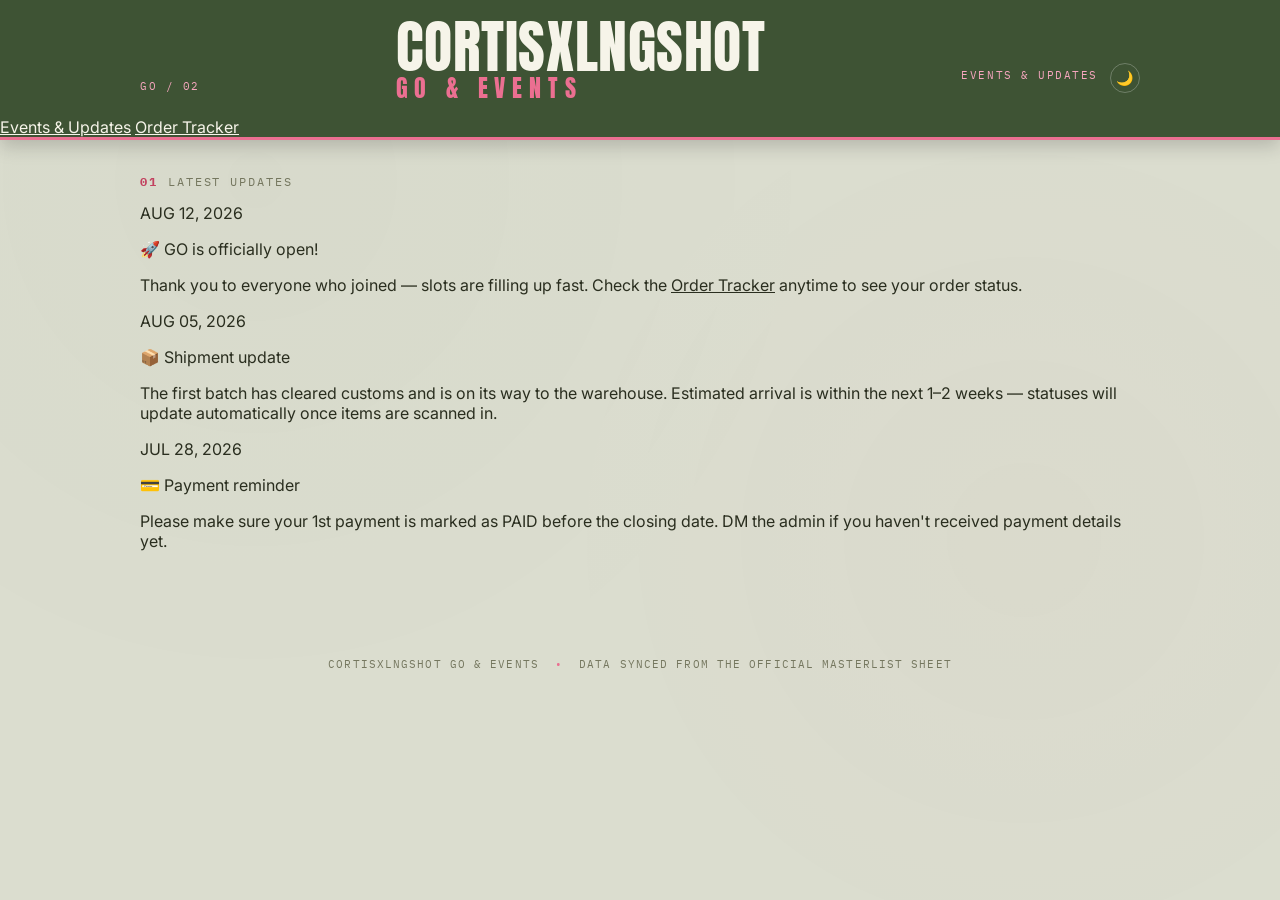
==== events.html @ 93204e57 "Create events.html" ====
<!DOCTYPE html>
<html lang="en">
<head>
<meta charset="UTF-8">
<meta name="viewport" content="width=device-width, initial-scale=1.0">
<title>Events & Updates — CORTISXLNGSHOT GO & EVENTS</title>
<link rel="preconnect" href="https://fonts.googleapis.com">
<link rel="preconnect" href="https://fonts.gstatic.com" crossorigin>
<link href="https://fonts.googleapis.com/css2?family=Anton&family=IBM+Plex+Mono:wght@400;500;600;700&family=Inter:wght@400;500;600;700;800&display=swap" rel="stylesheet">
<link rel="stylesheet" href="style.css">
</head>
<body>

<div id="bgSlideshow" class="bgSlideshow" aria-hidden="true">
  <img src="https://i.ibb.co/z9CbGSV/5136987071236346.jpg" alt="">
  <img src="https://i.ibb.co/fY9vN4m2/photo-2026-08-06-17-57-50-2.jpg" alt="">
  <img src="https://i.ibb.co/KzR9Gr6S/photo-2026-08-06-17-57-48-2.jpg" alt="">
  <img src="https://i.ibb.co/kVp4DBxm/photo-2026-08-06-17-57-44.jpg" alt="">
  <img src="https://i.ibb.co/DgW9F2BX/42713896465203195.jpg" alt="">
  <img src="https://i.ibb.co/mCj55ZY6/LNGSHOT-LNGSHOT4-SHO-4-SHOWBOIZ-OT4.jpg" alt="">
</div>
<div class="bgOverlay" aria-hidden="true"></div>

<div class="grain"></div>

<!-- ============================================================ -->
<!-- HEADER / MANIFEST STRIP                                       -->
<!-- ============================================================ -->
<header class="siteHead">
  <div class="siteHead__inner">
    <div class="siteHead__mark">GO&nbsp;/&nbsp;02</div>
    <h1 class="siteHead__title">CORTISXLNGSHOT<span>GO &amp; EVENTS</span></h1>
    <div class="siteHead__right">
      <span class="siteHead__mark">EVENTS &amp; UPDATES</span>
      <button id="themeToggle" class="themeToggle" type="button" aria-label="Toggle dark mode">🌙</button>
    </div>
  </div>
  <nav class="siteNav" aria-label="Page navigation">
    <a href="events.html" class="siteNav__link is-active" aria-current="page">Events &amp; Updates</a>
    <a href="index.html" class="siteNav__link">Order Tracker</a>
  </nav>
</header>

<main class="wrap">

  <div class="dashSec__label">
    <span class="searchSec__num">01</span>
    <span>LATEST&nbsp;UPDATES</span>
  </div>

  <!-- ================================================================ -->
  <!-- EVENT UPDATES — each card below is one post. To add a new update, -->
  <!-- copy one whole block (from <article class="updateCard"> down to  -->
  <!-- </article>) and paste it above the newest existing one, then edit -->
  <!-- the date, emoji, title, and text. Newest should sit at the top.  -->
  <!-- ================================================================ -->
  <div class="updateFeed">

    <!-- ===== EVENT UPDATE — edit date/emoji/title/text below ===== -->
    <article class="updateCard">
      <div class="updateCard__date">AUG&nbsp;12,&nbsp;2026</div>
      <div class="updateCard__body">
        <p class="updateCard__title">🚀&nbsp;GO is officially open!</p>
        <p class="updateCard__text">
          Thank you to everyone who joined — slots are filling up fast. Check the
          <a href="index.html">Order Tracker</a> anytime to see your order status.
        </p>
      </div>
    </article>
    <!-- ===== END EVENT UPDATE ===== -->

    <!-- ===== EVENT UPDATE — edit date/emoji/title/text below ===== -->
    <article class="updateCard">
      <div class="updateCard__date">AUG&nbsp;05,&nbsp;2026</div>
      <div class="updateCard__body">
        <p class="updateCard__title">📦&nbsp;Shipment update</p>
        <p class="updateCard__text">
          The first batch has cleared customs and is on its way to the warehouse.
          Estimated arrival is within the next 1–2 weeks — statuses will update
          automatically once items are scanned in.
        </p>
      </div>
    </article>
    <!-- ===== END EVENT UPDATE ===== -->

    <!-- ===== EVENT UPDATE — edit date/emoji/title/text below ===== -->
    <article class="updateCard">
      <div class="updateCard__date">JUL&nbsp;28,&nbsp;2026</div>
      <div class="updateCard__body">
        <p class="updateCard__title">💳&nbsp;Payment reminder</p>
        <p class="updateCard__text">
          Please make sure your 1st payment is marked as PAID before the closing
          date. DM the admin if you haven't received payment details yet.
        </p>
      </div>
    </article>
    <!-- ===== END EVENT UPDATE ===== -->

  </div>

</main>

<footer class="siteFoot">
  <span>CORTISXLNGSHOT GO &amp; EVENTS</span>
  <span class="siteFoot__dot">•</span>
  <span>data synced from the official masterlist sheet</span>
</footer>

<script src="script.js"></script>
</body>
</html>
---- style.css ----
/* ==========================================================================
   TOKENS — matcha green + strawberry pink theme. Edit here to retheme the
   whole site. Status colors stay matched to the masterlist sheet's own
   dropdown colors (see --status-* below) rather than the decorative palette.
   ========================================================================== */
:root{
  --cream:      #F1F0E4;
  --paper:      #FAFAF2;
  --navy:       #3E5334;
  --navy-2:     #52693F;
  --orange:     #EB6F91;
  --orange-2:   #F6A6BE;
  --red:        #C2415F;
  --ink:        #2A2E1F;
  --muted:      #75775F;
  --line:       #D9D6BE;
  --line-soft:  #E7E5D3;

  --font-display: 'Anton', sans-serif;
  --font-body: 'Inter', sans-serif;
  --font-mono: 'IBM Plex Mono', monospace;

  --radius: 2px;

  /* status colors — matched to the dropdown colors in the masterlist sheet */
  --status-secured:   #1C4E9E; /* blue, like the sheet's SECURED pill */
  --status-transit:   #EB6F91; /* site accent — sheet doesn't have one combined color for the 3 merged statuses */
  --status-admin:     #8A6D3B; /* gold/brown, like the sheet's ADMIN HOUSE pill */
  --status-posted:    #2E9E44; /* green, like the sheet's POSTED OUT pill */
  --status-paid:      #3C8C40;
  --status-paid-bg:   #DFF2DA;
  --status-pending:   #B5722A;
  --status-pending-bg:#FBE4C8;

  --bg-overlay: rgba(241,240,228,.88);

  /* text color for things that sit on a dark/accent surface (header, tag
     chips, buttons) — stays light in both themes, unlike --paper which
     flips to a dark card-surface color in dark mode */
  --on-dark: #F6F4E9;
}

/* ---- dark mode ---- */
:root[data-theme="dark"]{
  --bg-overlay: rgba(15,20,12,.86);
  --cream:      #10160D;
  --paper:      #1B2415;
  --navy:       #0B0F08;
  --navy-2:     #172014;
  --ink:        #EDEBDD;
  --muted:      #8B9A7D;
  --line:       #33422A;
  --line-soft:  #28351F;
}
:root[data-theme="dark"] .grain{
  opacity:.7;
}

*,*::before,*::after{ box-sizing:border-box; }
html{ scroll-behavior:smooth; }

body{
  margin:0;
  background:var(--cream);
  color:var(--ink);
  font-family:var(--font-body);
  -webkit-font-smoothing:antialiased;
  position:relative;
  transition:background .2s ease, color .2s ease;
}

/* rotating photo backdrop */
.bgSlideshow{
  position:fixed; inset:0;
  z-index:-2;
  overflow:hidden;
  background:var(--navy);
}
.bgSlideshow img{
  position:absolute; inset:0;
  width:100%; height:100%;
  object-fit:cover;
  opacity:0;
  filter:grayscale(20%) brightness(.6) contrast(1.05);
  animation:bgFade 36s infinite;
}
.bgSlideshow img:nth-child(1){ animation-delay:0s; }
.bgSlideshow img:nth-child(2){ animation-delay:6s; }
.bgSlideshow img:nth-child(3){ animation-delay:12s; }
.bgSlideshow img:nth-child(4){ animation-delay:18s; }
.bgSlideshow img:nth-child(5){ animation-delay:24s; }
.bgSlideshow img:nth-child(6){ animation-delay:30s; }
@keyframes bgFade{
  0%{ opacity:0; }
  4%{ opacity:1; }
  13%{ opacity:1; }
  19%{ opacity:0; }
  100%{ opacity:0; }
}
@media (prefers-reduced-motion:reduce){
  .bgSlideshow img{ animation:none; opacity:0; }
  .bgSlideshow img:first-child{ opacity:1; }
}

.bgOverlay{
  position:fixed; inset:0;
  z-index:-1;
  background:var(--bg-overlay);
  transition:background .2s ease;
}

/* subtle paper grain so the cream field doesn't feel flat/AI-default */
.grain{
  position:fixed; inset:0; pointer-events:none; z-index:0; opacity:.5;
  background-image:
    radial-gradient(circle at 20% 20%, rgba(62,83,52,0.04) 0, transparent 45%),
    radial-gradient(circle at 80% 60%, rgba(194,65,95,0.035) 0, transparent 40%);
}

::selection{ background:var(--orange); color:var(--on-dark); }

a{ color:inherit; }

/* ==========================================================================
   HEADER
   ========================================================================== */
.siteHead{
  position:sticky; top:0;
  z-index:20;
  background:var(--navy);
  color:var(--on-dark);
  border-bottom:3px solid var(--orange);
  box-shadow:0 6px 18px rgba(0,0,0,.18);
}
.siteHead__inner{
  max-width:1040px; margin:0 auto;
  padding:22px 20px 18px;
  display:flex; align-items:flex-end; justify-content:space-between;
  gap:16px; flex-wrap:wrap;
}
.siteHead__mark{
  font-family:var(--font-mono);
  font-size:11px; letter-spacing:.14em;
  color:var(--orange-2);
  text-transform:uppercase;
  padding-bottom:6px;
}
.siteHead__mark--right{ color:#B7C4A9; text-align:right; }
.siteHead__right{
  display:flex; align-items:center; gap:12px;
  padding-bottom:6px;
}
.themeToggle{
  border:1px solid rgba(255,255,255,.25);
  background:transparent;
  color:var(--on-dark);
  width:30px; height:30px;
  display:flex; align-items:center; justify-content:center;
  font-size:14px;
  cursor:pointer;
  border-radius:50%;
  transition:background .15s ease, transform .15s ease;
}
.themeToggle:hover{ background:rgba(255,255,255,.12); transform:rotate(-8deg); }
.themeToggle:focus-visible{ outline:2px solid var(--orange-2); outline-offset:2px; }
.siteHead__title{
  font-family:var(--font-display);
  font-weight:400;
  font-size:clamp(34px,6vw,58px);
  line-height:.86;
  letter-spacing:.01em;
  margin:0;
  text-transform:uppercase;
}
.siteHead__title span{
  display:block;
  font-size:.42em;
  letter-spacing:.28em;
  color:var(--orange);
  margin-top:6px;
}
.siteHead__ticker{
  border-top:1px solid rgba(255,255,255,.12);
  overflow:hidden;
  background:var(--navy-2);
}
.siteHead__tickerTrack{
  display:flex; gap:14px; white-space:nowrap;
  font-family:var(--font-mono);
  font-size:11px; letter-spacing:.14em;
  color:#A9BC98;
  padding:7px 0;
  animation:ticker 22s linear infinite;
  width:max-content;
}
.siteHead__tickerTrack span:nth-child(4n+1){ color:var(--orange-2); }
@keyframes ticker{
  from{ transform:translateX(0); }
  to{ transform:translateX(-50%); }
}
@media (prefers-reduced-motion:reduce){
  .siteHead__tickerTrack{ animation:none; }
}

/* ==========================================================================
   LAYOUT
   ========================================================================== */
.wrap{
  position:relative; z-index:1;
  max-width:1040px; margin:0 auto;
  padding:34px 20px 70px;
}

/* ==========================================================================
   ANNOUNCEMENTS
   ========================================================================== */
.announcements{
  display:grid;
  grid-template-columns:1fr 1fr;
  gap:16px;
  margin-bottom:44px;
}
@media (max-width:700px){
  .announcements{ grid-template-columns:1fr; }
}

.ann{
  position:relative;
  background:var(--paper);
  border:1px solid var(--line);
  border-left:4px solid var(--navy);
  padding:18px 18px 18px 20px;
}
.ann--two{ border-left-color:var(--orange); }

.ann__tag{
  position:absolute; top:-11px; left:16px;
  background:var(--navy);
  color:var(--on-dark);
  font-family:var(--font-mono);
  font-size:10px; letter-spacing:.14em;
  padding:3px 9px;
  transform:rotate(-1.5deg);
}
.ann--two .ann__tag{ background:var(--orange); transform:rotate(1.2deg); }

.ann__body{ display:flex; gap:12px; align-items:flex-start; margin-top:6px; }
.ann__emoji{ font-size:22px; line-height:1; margin:2px 0 0; }
.ann__text{ margin:0; font-size:14.5px; line-height:1.55; color:var(--ink); }
.ann__text strong{ font-weight:700; }

/* ==========================================================================
   SEARCH
   ========================================================================== */
.searchSec{ margin-bottom:38px; }
.searchSec__label,
.dashSec__label{
  display:flex; align-items:baseline; gap:10px;
  font-family:var(--font-mono);
  font-size:12px; letter-spacing:.16em;
  color:var(--muted);
  margin-bottom:14px;
  text-transform:uppercase;
}
.searchSec__num{
  color:var(--red); font-weight:700;
}

.searchBar{
  display:flex; align-items:stretch;
  background:var(--paper);
  border:2px solid var(--navy);
}
.searchBar__at{
  display:flex; align-items:center;
  padding:0 4px 0 16px;
  font-family:var(--font-mono);
  font-size:18px; color:var(--muted);
}
.searchBar__input{
  flex:1; min-width:0;
  border:0; background:transparent;
  padding:16px 10px;
  font-family:var(--font-mono);
  font-size:16px; color:var(--ink);
}
.searchBar__input:focus{ outline:none; }
.searchBar__input::placeholder{ color:#b7ae9a; }

.searchBar__btn{
  border:0; cursor:pointer;
  background:var(--orange);
  color:var(--on-dark);
  font-family:var(--font-body);
  font-weight:800;
  font-size:13px; letter-spacing:.08em;
  padding:0 26px;
  transition:background .15s ease;
}
.searchBar__btn:hover{ background:var(--red); }
.searchBar__btn:focus-visible,
.searchBar__input:focus-visible{
  outline:3px solid var(--red); outline-offset:2px;
}

.searchSec__status{
  font-family:var(--font-mono);
  font-size:12.5px;
  color:var(--red);
  margin:12px 2px 0;
  min-height:1em;
}

.syncToggle{
  margin:10px 2px 0;
  border:0; background:transparent; cursor:pointer;
  font-family:var(--font-mono);
  font-size:11px; letter-spacing:.08em;
  text-transform:uppercase;
  color:var(--muted);
  padding:2px 0;
}
.syncToggle:hover{ color:var(--navy); }
.syncToggle:focus-visible{ outline:2px solid var(--red); outline-offset:2px; }

.syncPanel{
  margin-top:8px;
  border:1px solid var(--line);
  background:var(--paper);
  padding:12px 14px;
  font-family:var(--font-mono);
  font-size:11.5px;
  line-height:1.6;
  max-height:260px;
  overflow-y:auto;
}
.syncPanel[hidden]{ display:none; }
.syncRow{ padding:6px 0; border-bottom:1px solid var(--line-soft); }
.syncRow:last-child{ border-bottom:0; }
.syncRow--bad{ color:var(--red); }
.syncRow--ok{ color:var(--ink); }
.syncRow__cols{ color:var(--muted); font-size:11px; }

/* ==========================================================================
   DASHBOARD — stat cards
   ========================================================================== */
.dashboard{
  display:grid;
  grid-template-columns:repeat(6,1fr);
  gap:10px;
  margin-bottom:40px;
}
@media (max-width:820px){ .dashboard{ grid-template-columns:repeat(3,1fr); } }
@media (max-width:480px){ .dashboard{ grid-template-columns:repeat(2,1fr); } }

.statCard{
  background:var(--paper);
  border:1px solid var(--line);
  padding:16px 14px;
  position:relative;
  overflow:hidden;
}
.statCard::before{
  content:"";
  position:absolute; left:0; top:0; bottom:0; width:4px;
  background:var(--bar,var(--navy));
}
.statCard__num{
  font-family:var(--font-mono);
  font-weight:700;
  font-size:28px;
  line-height:1;
  color:var(--ink);
}
.statCard__label{
  margin-top:8px;
  font-size:11px;
  letter-spacing:.06em;
  text-transform:uppercase;
  color:var(--muted);
  font-weight:600;
}
.statCard--total{ --bar:var(--navy); }
.statCard--secured{ --bar:var(--status-secured); }
.statCard--transit{ --bar:var(--status-transit); }
.statCard--admin{ --bar:var(--status-admin); }
.statCard--posted{ --bar:var(--status-posted); }
.statCard--other{ --bar:var(--muted); }

/* ==========================================================================
   ORDER LIST — tracking-ticket cards
   ========================================================================== */
.orderList{ display:flex; flex-direction:column; gap:12px; }

.orderCard{
  background:var(--paper);
  border:1px solid var(--line);
  padding:16px 18px;
  display:grid;
  grid-template-columns:auto 1fr auto;
  gap:10px 18px;
  align-items:center;
  position:relative;
}
.orderCard::after{
  content:"";
  position:absolute; left:0; right:0; bottom:-6px;
  height:6px;
  background:repeating-linear-gradient(90deg,var(--cream) 0 6px, transparent 6px 12px);
  display:none;
}
.orderCard__tag{
  font-family:var(--font-mono);
  font-size:11px; letter-spacing:.05em;
  background:var(--navy);
  color:var(--on-dark);
  padding:4px 8px;
  white-space:nowrap;
}
.orderCard__main{ min-width:0; }
.orderCard__item{
  font-size:15px; font-weight:600; color:var(--ink);
  overflow-wrap:anywhere;
}
.orderCard__meta{
  margin-top:3px;
  font-family:var(--font-mono);
  font-size:11.5px; color:var(--muted);
}
.orderCard__pills{
  display:flex; flex-wrap:wrap; gap:6px;
  margin-top:8px;
}
.pill{
  display:inline-block;
  font-family:var(--font-mono);
  font-size:10.5px; letter-spacing:.03em;
  font-weight:600;
  padding:3px 8px;
  background:var(--cream);
  border:1px solid var(--line);
  color:var(--muted);
}
.pill--ems{ color:var(--navy-2); border-color:var(--navy-2); }
:root[data-theme="dark"] .pill--ems{ color:#A9BC98; border-color:#3E5334; }
.pill--paid{
  background:var(--status-paid-bg);
  border-color:var(--status-paid);
  color:var(--status-paid);
}
.pill--pending{
  background:var(--status-pending-bg);
  border-color:var(--status-pending);
  color:var(--status-pending);
}

.orderCard__remark{
  margin-top:8px;
  font-size:12.5px;
  line-height:1.5;
  color:var(--muted);
  font-style:italic;
}

/* status filter chips */
.filterRow{
  display:flex; flex-wrap:wrap; gap:8px;
  margin-bottom:18px;
}
.filterChip{
  font-family:var(--font-mono);
  font-size:11px; letter-spacing:.06em;
  text-transform:uppercase;
  padding:7px 14px;
  background:var(--paper);
  border:1px solid var(--line);
  color:var(--muted);
  cursor:pointer;
  transition:background .15s ease, color .15s ease, border-color .15s ease;
}
.filterChip:hover{ border-color:var(--navy); color:var(--ink); }
.filterChip.is-active{
  background:var(--navy);
  border-color:var(--navy);
  color:var(--on-dark);
}
.filterChip:focus-visible{ outline:2px solid var(--red); outline-offset:2px; }

.orderList__empty{
  font-family:var(--font-mono);
  font-size:12.5px;
  color:var(--muted);
  padding:20px 2px;
}

/* status stamp — the signature element, echoes the red name-tag stamps
   from the reference photo */
.stamp{
  justify-self:end;
  display:inline-block;
  font-family:var(--font-mono);
  font-weight:700;
  font-size:11px; letter-spacing:.08em;
  text-transform:uppercase;
  padding:6px 10px;
  border:2px solid currentColor;
  color:var(--stamp-color,var(--navy));
  transform:rotate(-2deg);
  white-space:nowrap;
}
.stamp--secured{ --stamp-color:var(--status-secured); }
.stamp--transit{ --stamp-color:var(--status-transit); transform:rotate(1.5deg); }
.stamp--admin{ --stamp-color:var(--status-admin); }
.stamp--posted{ --stamp-color:var(--status-posted); transform:rotate(-1.2deg); }
.stamp--other{ --stamp-color:var(--muted); }

@media (max-width:560px){
  .orderCard{ grid-template-columns:1fr; justify-items:start; }
  .stamp{ justify-self:start; }
}

/* ==========================================================================
   EMPTY STATE
   ========================================================================== */
.emptyState{ display:flex; justify-content:center; padding:20px 0 10px; }
.emptyState__ticket{
  max-width:420px; text-align:center;
  border:1.5px dashed var(--line);
  padding:28px 24px;
  color:var(--muted);
}
.emptyState__ticketTop{
  font-family:var(--font-mono);
  font-size:11px; letter-spacing:.16em;
  color:var(--red);
  margin-bottom:10px;
}
.emptyState__ticket p{ margin:0; font-size:13.5px; line-height:1.6; }

.resultsSec[hidden],
.emptyState[hidden]{ display:none; }

/* ==========================================================================
   FOOTER
   ========================================================================== */
.siteFoot{
  position:relative; z-index:1;
  text-align:center;
  font-family:var(--font-mono);
  font-size:11px; letter-spacing:.1em;
  color:var(--muted);
  padding:20px 20px 34px;
  text-transform:uppercase;
}
.siteFoot__dot{ margin:0 8px; color:var(--orange); }
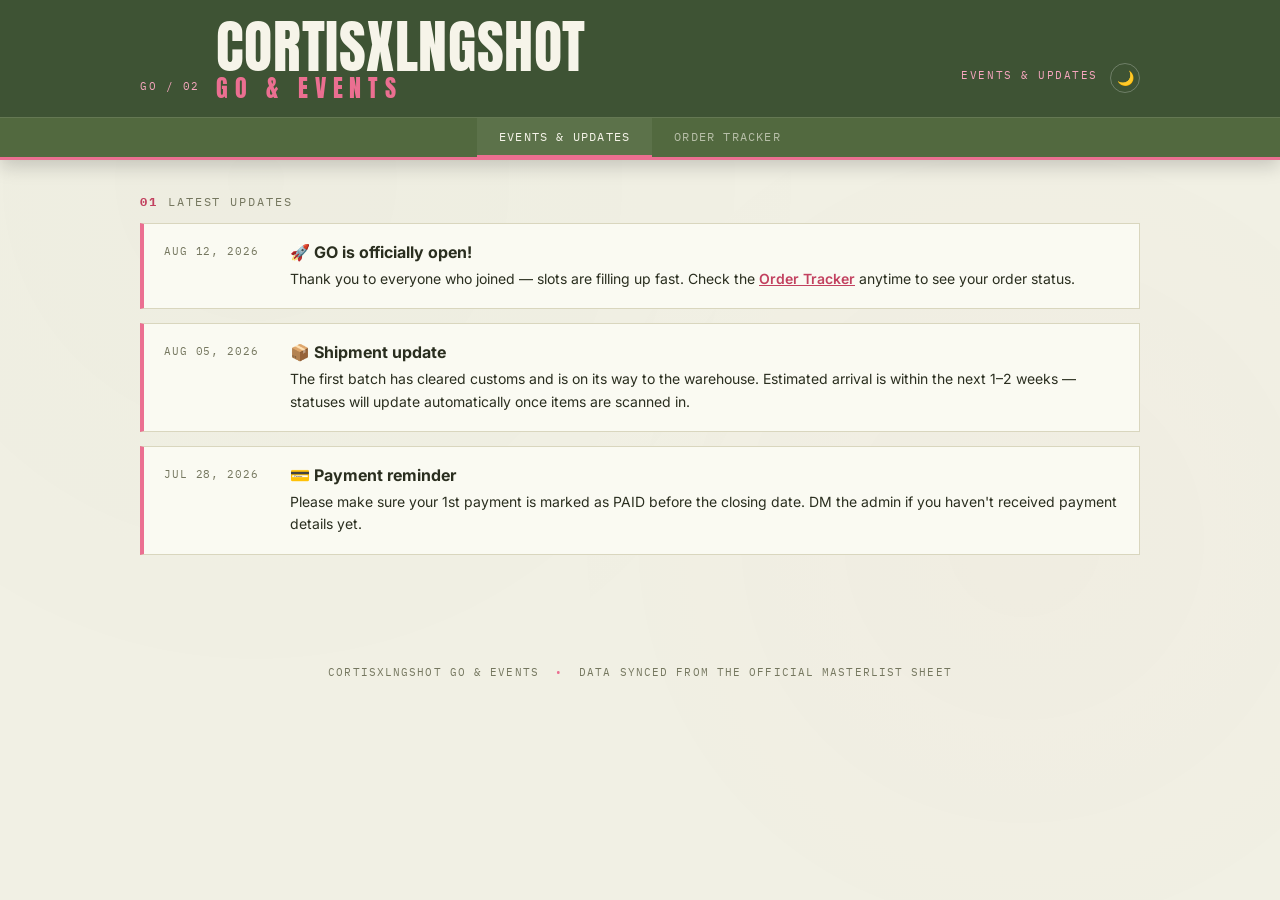
==== commit ddea61c3: "Update events.html" ====
--- a/events.html
+++ b/events.html
@@ -10,16 +10,6 @@
 <link rel="stylesheet" href="style.css">
 </head>
 <body>
-
-<div id="bgSlideshow" class="bgSlideshow" aria-hidden="true">
-  <img src="https://i.ibb.co/z9CbGSV/5136987071236346.jpg" alt="">
-  <img src="https://i.ibb.co/fY9vN4m2/photo-2026-08-06-17-57-50-2.jpg" alt="">
-  <img src="https://i.ibb.co/KzR9Gr6S/photo-2026-08-06-17-57-48-2.jpg" alt="">
-  <img src="https://i.ibb.co/kVp4DBxm/photo-2026-08-06-17-57-44.jpg" alt="">
-  <img src="https://i.ibb.co/DgW9F2BX/42713896465203195.jpg" alt="">
-  <img src="https://i.ibb.co/mCj55ZY6/LNGSHOT-LNGSHOT4-SHO-4-SHOWBOIZ-OT4.jpg" alt="">
-</div>
-<div class="bgOverlay" aria-hidden="true"></div>
 
 <div class="grain"></div>
 
--- a/style.css
+++ b/style.css
@@ -146,9 +146,35 @@
   padding-bottom:6px;
 }
 .siteHead__mark--right{ color:#B7C4A9; text-align:right; }
+
+.siteNav{
+  display:flex;
+  justify-content:center;
+  background:var(--navy-2);
+  border-top:1px solid rgba(255,255,255,.1);
+}
+.siteNav__link{
+  padding:11px 22px;
+  font-family:var(--font-mono);
+  font-size:12px; letter-spacing:.1em;
+  text-transform:uppercase;
+  color:var(--on-dark);
+  opacity:.62;
+  text-decoration:none;
+  border-bottom:2px solid transparent;
+  transition:opacity .15s ease, border-color .15s ease, background .15s ease;
+}
+.siteNav__link:hover{ opacity:1; background:rgba(255,255,255,.05); }
+.siteNav__link.is-active{
+  opacity:1;
+  border-bottom-color:var(--orange);
+  background:rgba(255,255,255,.06);
+}
+.siteNav__link:focus-visible{ outline:2px solid var(--orange-2); outline-offset:-2px; }
 .siteHead__right{
   display:flex; align-items:center; gap:12px;
   padding-bottom:6px;
+  margin-left:auto;
 }
 .themeToggle{
   border:1px solid rgba(255,255,255,.25);
@@ -493,6 +519,47 @@
   padding:20px 2px;
 }
 
+/* ==========================================================================
+   EVENTS & UPDATES feed
+   ========================================================================== */
+.updateFeed{
+  display:flex;
+  flex-direction:column;
+  gap:14px;
+  margin-bottom:20px;
+}
+.updateCard{
+  background:var(--paper);
+  border:1px solid var(--line);
+  border-left:4px solid var(--orange);
+  padding:18px 20px;
+  display:grid;
+  grid-template-columns:110px 1fr;
+  gap:16px;
+}
+.updateCard__date{
+  font-family:var(--font-mono);
+  font-size:11px; letter-spacing:.08em;
+  color:var(--muted);
+  padding-top:2px;
+  white-space:nowrap;
+}
+.updateCard__title{
+  margin:0 0 6px;
+  font-size:16px; font-weight:700;
+  color:var(--ink);
+}
+.updateCard__text{
+  margin:0;
+  font-size:14px; line-height:1.6;
+  color:var(--ink);
+}
+.updateCard__text a{ color:var(--red); font-weight:600; }
+@media (max-width:560px){
+  .updateCard{ grid-template-columns:1fr; gap:6px; }
+  .updateCard__date{ order:-1; }
+}
+
 /* status stamp — the signature element, echoes the red name-tag stamps
    from the reference photo */
 .stamp{
